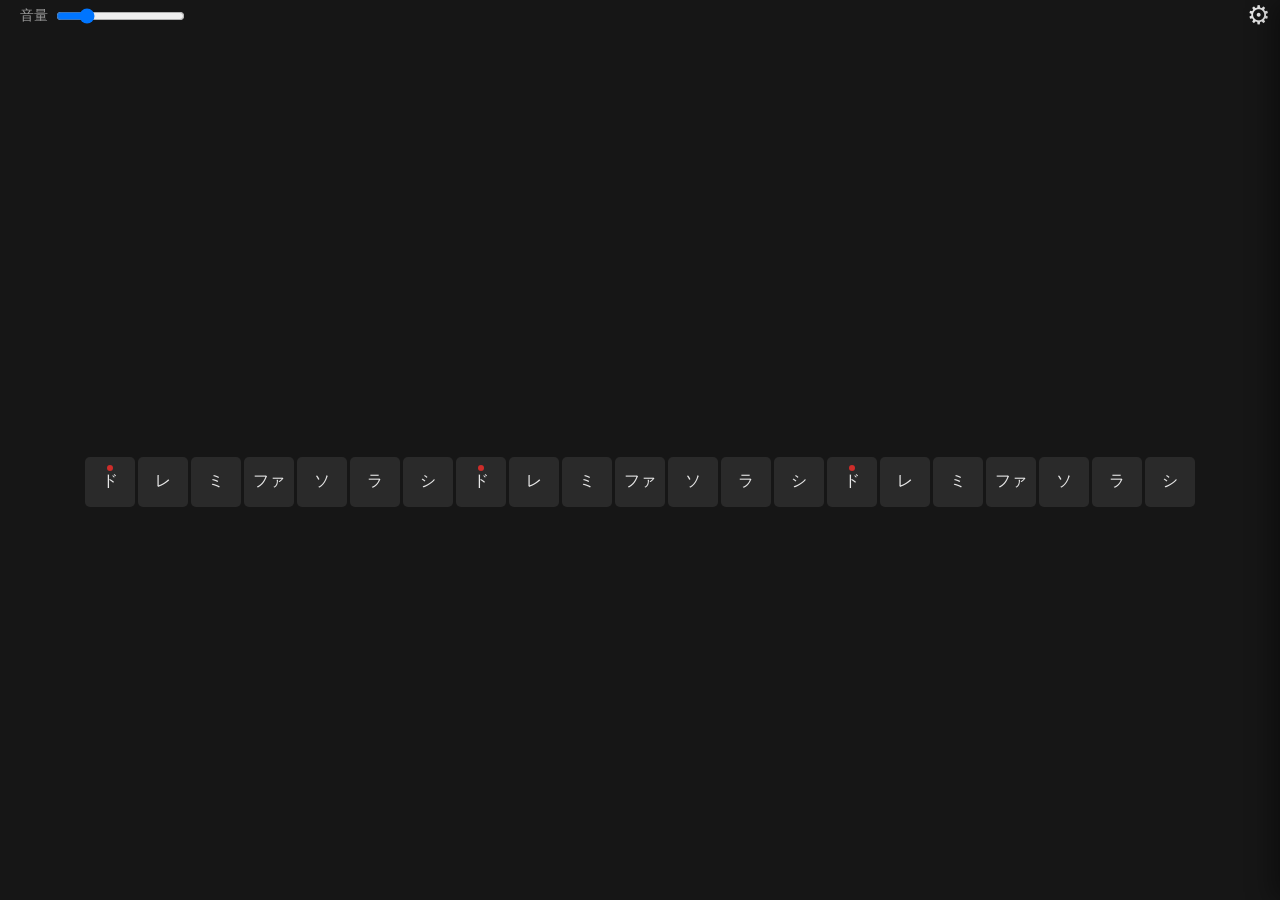
==== index.html @ b2fbb2a0 "フレットボード作成中" ====
<!doctype html>
<html lang="ja">

<head>
	<meta charset="UTF-8" />
	<meta name="viewport" content="width=device-width, initial-scale=1.0" />
	<title>簡易ピアノアプリ</title>
	<link rel="stylesheet" href="style/base.css">
	<link rel="stylesheet" href="style/header.css">
	<link rel="stylesheet" href="style/settingsPanel.css">
	<link rel="stylesheet" href="style/keyBoard.css">
	<script type="module" src="js/main.js"></script>
</head>

<body>
	<header>
		<div class="volume_control">
			<label for="volume">音量</label>
			<input type="range" id="volume" class="volume_slider" min="0" max="100" value="20" />
		</div>
		<button class="settings_button" aria-label="設定">⚙</button>

		<div class="settings_panel">

			<div class="settings_panel_header">
				<button class="settings_panel_close" aria-label="閉じる">>>

				</button>
			</div>

			<div class="settings_section" data-section="tuning">
				<button class="settings_section_header">音律</button>
				<div class="settings_section_body">
					<div class="settings_row">
						<label for="a4-freq">基準周波数(A4)</label>
						<input type="number" id="a4-freq" min="400" max="480" step="0.1" value="440">
					</div>
					<div class="settings_row">
						<label for="temperament">音律方式</label>
						<select id="temperament">
							<option value="equal">平均律</option>
							<option value="just" disabled>純正律(準備中)</option>
						</select>
					</div>
				</div>
			</div>

			<div class="settings_section" data-section="synth">
				<button class="settings_section_header">音色</button>
				<div class="settings_section_body">
					<div class="settings_row">
						<label for="waveform">波形</label>
						<select id="waveform">
							<option value="sine">サイン波</option>
							<option value="square" selected>矩形波</option>
							<option value="sawtooth">のこぎり波</option>
							<option value="triangle">三角波</option>
						</select>
					</div>
				</div>
			</div>

			<div class="settings_section" data-section="notation">
				<button class="settings_section_header">表記</button>
				<div class="settings_section_body">
					<div class="settings_row">
						<label for="notation">音名表記</label>
						<select id="notation">
							<option value="doremi">ドレミ</option>
							<option value="abcd" disabled>ABCD(準備中)</option>
							<option value="iroha" disabled>いろは(準備中)</option>
						</select>
					</div>
				</div>
			</div>

			<div class="settings_section" data-section="keyboard-view">
				<button class="settings_section_header">鍵盤</button>
				<div class="settings_section_body">
					<div class="settings_row">
						<label for="keyboard-layout">レイアウト</label>
						<select id="keyboard-layout">
							<option value="linear">一列</option>
							<option value="fretboard">フレットボード</option>
						</select>
					</div>
				</div>
			</div>
		</div>

	</header>

	<div class="main_object">
		<div class="display_note">
			<h1></h1>
		</div>
		<div class="keyboard"></div>
		<div class="fretboard hidden"></div>
	</div>

</body>

</html>
---- style/base.css ----
@charset "UTF-8";

/* 余白やサイズ計算の初期化 */
*,
*::before,
*::after {
  box-sizing: border-box;
  margin: 0;
  padding: 0;
}

/* リストの点を消す */
ul {
  list-style: none;
}

html, body {
  height: 100%;
  background-color: #161616;
  color: #e8e8e8;
}

body {
  display: flex;
  flex-direction: column;
}
---- style/header.css ----
header {
  display: flex;
  justify-content: space-between;
	align-items: stretch;
}

/* 音量調節バー */
.volume_control {
	display: flex;
	align-items: center;
	gap: 8px;
	padding: 0 20px;
	font-size: 14px;

  color: #999;
}

.volume_slider {
	cursor: pointer;
}
---- style/settingsPanel.css ----
/* 設定ボタンと位置を合わせる */
header {
	position: relative;
}


.settings_button {
	background: none;
	border: none;
	font-size: 26px;
	cursor: pointer;
	padding: 0 10px;
	color: inherit;
	border-radius: 60px;
}

.settings_button:hover {
	background-color: rgba(255, 255, 255, 0.1);
}

/* 設定パネル */
.settings_panel {
	position: fixed;
	top: 0;
	right: 0;
	width: 280px;
	height: 100vh;

	background-color: #202020;
	box-shadow: -8px 0 24px rgba(0,0,0,0.4);

	overflow-y: auto;
	transform: translateX(100%);
	transition: transform 0.25s ease;

	z-index: 10;
}

.settings_panel.open {
	transform: translateX(0);
}

.settings_panel_header {
	display: flex;
	/* justify-content: space-between; */
	align-items: center;
	padding: 6px 12px;
	border-bottom: 1px solid #2f2f2f;
}



.settings_panel_close {
	background: none;
	border: none;
	font-size: 18px;
	color: inherit;
	cursor: pointer;
	padding: 4px 8px;
	border-radius: 60px;
}

.settings_panel_close:hover {
	background-color: #2f2f2f;
}

.settings_section {
	border-bottom: 1px solid #2f2f2f;
}
.settings_section:last-child {
	border-bottom: none;
}

.settings_section_header {
	width: 100%;
	background: none;
	border: none;
	color: inherit;
	font-size: 14px;
	text-align: left;
	padding: 12px 16px;
	cursor: pointer;
}

.settings_section_header:hover {
	background-color: #2a2a2a;
}

.settings_section_body {
	max-height: 0;
	overflow: hidden;
	transition: max-height 0.25s ease;
	padding: 0 16px;
}

.settings_section.open .settings_section_body {
	max-height: 200px;
}

.settings_row {
	display: flex;
	align-items: center;
	justify-content: space-between;
	gap: 8px;
	font-size: 13px;
	color: #ccc;
	padding: 6px 0;
}

.settings_row select,
.settings_row input[type="number"] {
	background-color: #161616;
	color: #e8e8e8;
	border: 1px solid #3a3a3a;
	border-radius: 4px;
	padding: 4px 6px;
	font-size: 13px;
}

.settings_row input[type="number"] {
	width: 60px;
}
---- style/keyBoard.css ----
/* 表示物等 */
.main_object{
	display: flex;
	flex:1;
	flex-direction: column;
	align-items:center;
	justify-content: center;
	gap:60px;
	
	padding-bottom: 12vh;
}

/* 演奏中の音の表示 */
.display_note {
  min-width: 100px;
  width: fit-content;
  height: 80px;
  padding: 0 24px;

  font-size: 28px;
  letter-spacing: 2px;
  color: #f0f0f0;

  display: flex;
  justify-content: center;
  align-items: center;

  user-select: none;
}

/* 鍵盤 */
.keyboard {
  display: flex;
  max-width: 100%;
  gap: 3px;

  overflow-x: auto; /* 追加：入りきらない分は横スクロール */
	overflow-y: hidden;

  /* スクロールバーのスタイル */
  scrollbar-width: thin;                    /* Firefox：細いバーに */
  scrollbar-color: #3a3a3a transparent;     /* Firefox：つまみ色・トラック透明 */
}

.keyboard::-webkit-scrollbar-button,
.keyboard::-webkit-scrollbar-button:single-button,
.keyboard::-webkit-scrollbar-button:horizontal:decrement,
.keyboard::-webkit-scrollbar-button:horizontal:increment {
  display: none !important;
  width: 0;
  height: 0;
}

/* 鍵盤の各キー*/
.key {
  width: 50px;
	height: 50px;
  flex-shrink: 0; /* 追加：縮まないよう固定 */
  background-color: #2a2a2a;
  border-radius: 5px;

  display: flex;
  justify-content: center;
  align-items: center;

  user-select: none;
  cursor: pointer;

	transition: background-color 0.3s ease, transform 0.1s ease;
}

.key.key_root{
	position: relative;
}

.key.key_root::before{
	content: '';
	position: absolute;
	top: 8px;
	left: 50%;
	transform: translateX(-50%);
	width: 6px;
	height: 6px;
	border-radius: 50%;
	background-color: #ce2d2a;
}

.key:hover {
  background-color: #333;
}

.key.active {
  background-color: #c59c3e;
  transform: translateY(2px);
}

.hidden{
	display: none;
}
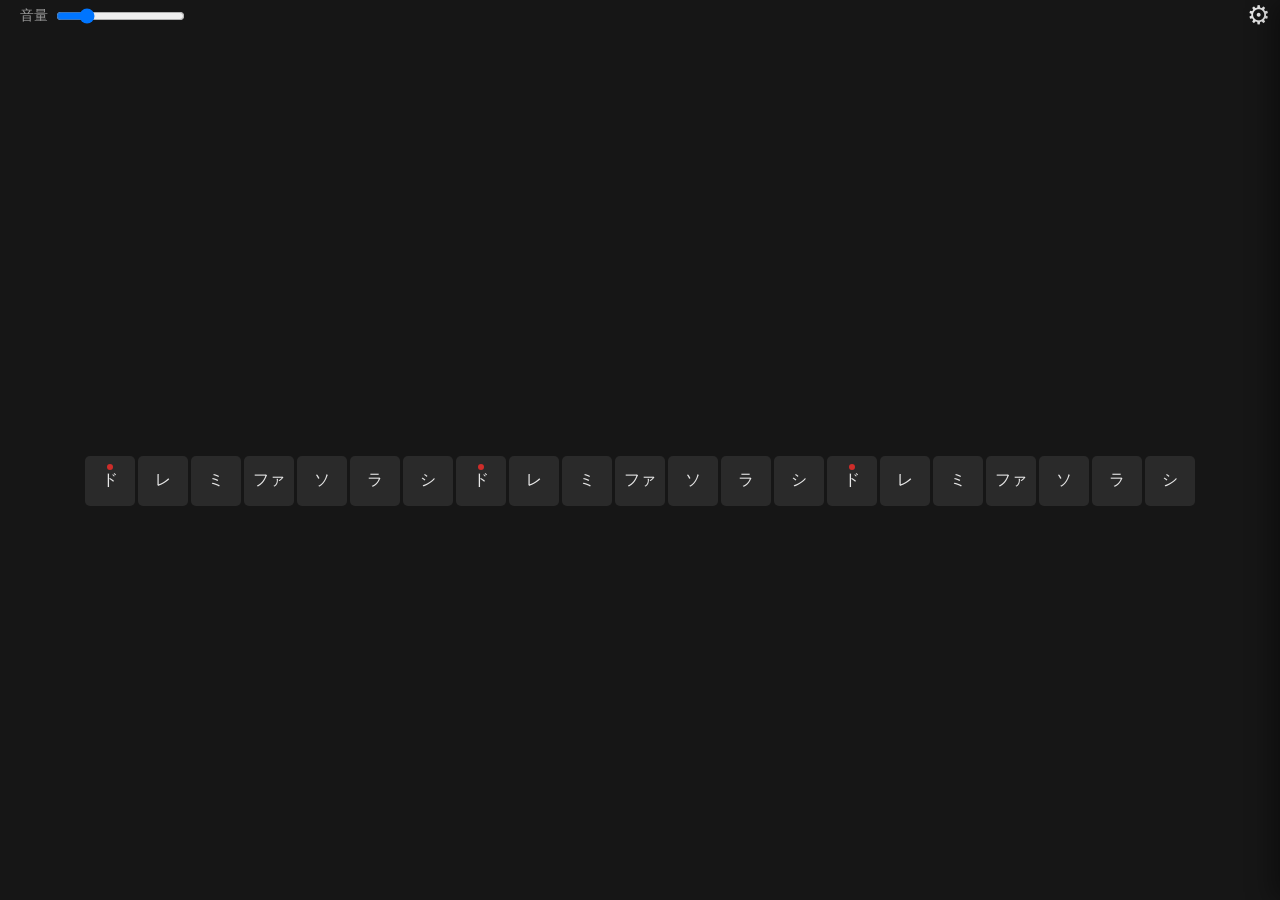
==== commit f9487c82: "音名表記の変更を追加" ====
--- a/index.html
+++ b/index.html
@@ -67,8 +67,9 @@
 						<label for="notation">音名表記</label>
 						<select id="notation">
 							<option value="doremi">ドレミ</option>
-							<option value="abcd" disabled>ABCD(準備中)</option>
-							<option value="iroha" disabled>いろは(準備中)</option>
+							<option value="chromaticSolfege">クロマティック・ソルフェージュ</option>
+							<option value="abcd">ABCD</option>
+							<option value="iroha">いろは</option>
 						</select>
 					</div>
 				</div>
--- a/style/settingsPanel.css
+++ b/style/settingsPanel.css
@@ -107,6 +107,16 @@
 	padding: 6px 0;
 }
 
+.settings_row label {
+	flex-shrink: 0;
+	white-space: nowrap;
+}
+
+.settings_row select {
+	max-width: 160px;
+	min-width: 0;
+}
+
 .settings_row select,
 .settings_row input[type="number"] {
 	background-color: #161616;
--- a/style/keyBoard.css
+++ b/style/keyBoard.css
@@ -29,6 +29,12 @@
 }
 
 /* 鍵盤 */
+.keyboard,
+.fretboard {
+  /* 押下時の translateY(2px) がスクロール領域で見切れないようにする */
+  padding-bottom: 2px;
+}
+
 .keyboard {
   display: flex;
   max-width: 100%;
@@ -51,6 +57,38 @@
   height: 0;
 }
 
+.fretboard {
+  display: flex;
+  flex-direction: column-reverse; /* 上に高い弦、下に低い弦がくるように */
+  gap: 3px;
+  max-width: 100%;
+
+  overflow-x: auto;
+  overflow-y: hidden;
+
+  scrollbar-width: thin;
+  scrollbar-color: #3a3a3a transparent;
+}
+
+.fretboard_row {
+  display: flex;
+  gap: 3px;
+}
+
+/* キーボード風のずらし（キー幅50px + gap 3px = 53px の 1/3 ずつ下段へ右シフト） */
+.fretboard_row:nth-child(4) { /* 最上段 */
+  margin-left: 0;
+}
+.fretboard_row:nth-child(3) { /* 上から2段目 */
+  margin-left: calc((50px + 3px) * 1 / 3);
+}
+.fretboard_row:nth-child(2) { /* 上から3段目 */
+  margin-left: calc((50px + 3px) * 2 / 3);
+}
+.fretboard_row:nth-child(1) { /* 最下段 */
+  margin-left: calc(50px + 3px);
+}
+
 /* 鍵盤の各キー*/
 .key {
   width: 50px;
@@ -62,9 +100,11 @@
   display: flex;
   justify-content: center;
   align-items: center;
+  text-align: center;
 
   user-select: none;
   cursor: pointer;
+
 
 	transition: background-color 0.3s ease, transform 0.1s ease;
 }
@@ -96,4 +136,4 @@
 
 .hidden{
 	display: none;
-}+}
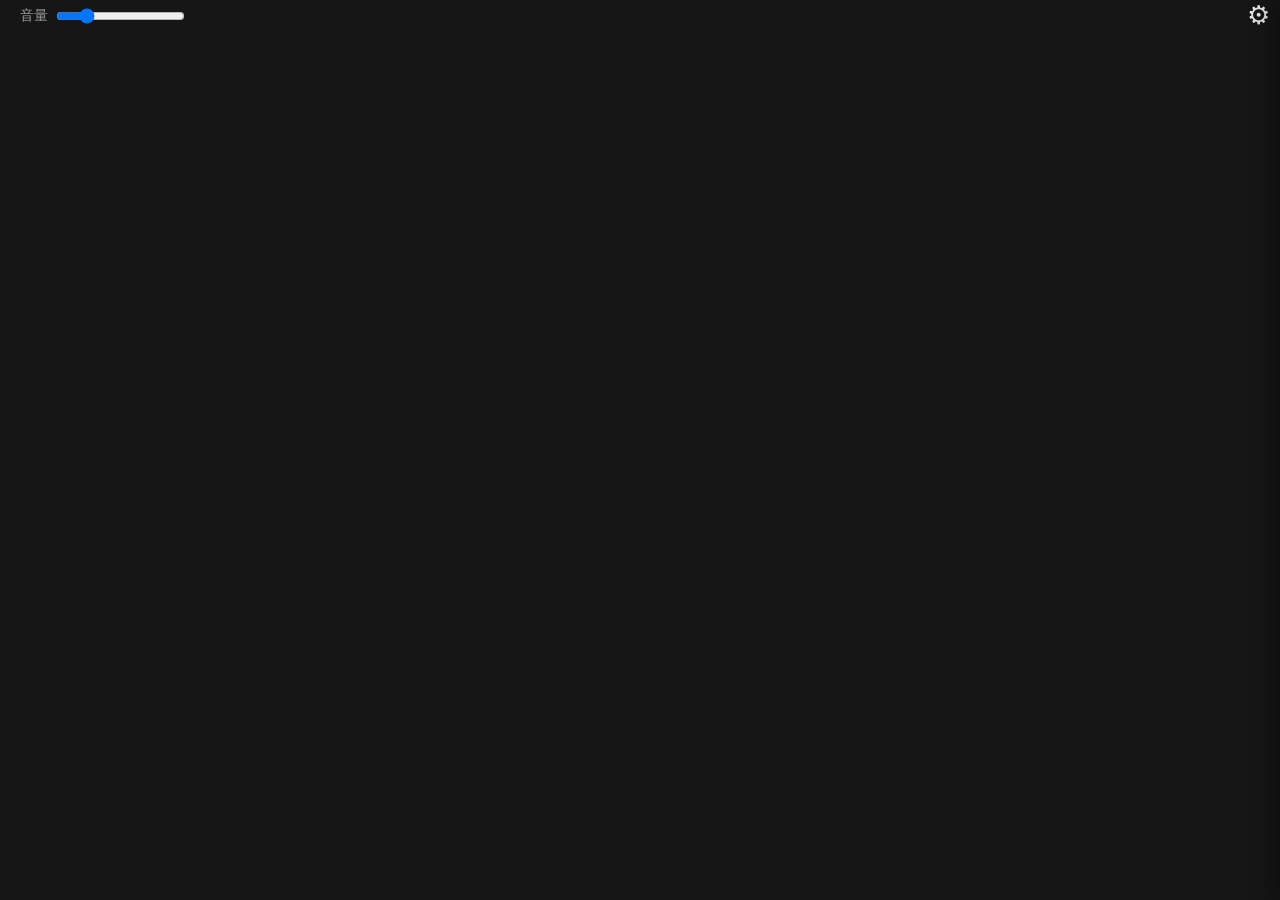
==== commit a47d9c2e: "命名変更" ====
--- a/index.html
+++ b/index.html
@@ -8,34 +8,34 @@
 	<link rel="stylesheet" href="style/base.css">
 	<link rel="stylesheet" href="style/header.css">
 	<link rel="stylesheet" href="style/settingsPanel.css">
-	<link rel="stylesheet" href="style/keyBoard.css">
+	<link rel="stylesheet" href="style/instrument.css">
 	<script type="module" src="js/main.js"></script>
 </head>
 
 <body>
 	<header>
-		<div class="volume_control">
+		<div class="volume-control">
 			<label for="volume">音量</label>
-			<input type="range" id="volume" class="volume_slider" min="0" max="100" value="20" />
+			<input type="range" id="volume" class="volume-slider" min="0" max="100" value="20" />
 		</div>
-		<button class="settings_button" aria-label="設定">⚙</button>
+		<button class="settings-open-button" aria-label="設定">⚙</button>
 
-		<div class="settings_panel">
+		<div class="settings-panel">
 
-			<div class="settings_panel_header">
-				<button class="settings_panel_close" aria-label="閉じる">>>
+			<div class="settings-panel-header">
+				<button class="settings-close-button" aria-label="閉じる">>>
 
 				</button>
 			</div>
 
-			<div class="settings_section" data-section="tuning">
-				<button class="settings_section_header">音律</button>
-				<div class="settings_section_body">
-					<div class="settings_row">
-						<label for="a4-freq">基準周波数(A4)</label>
-						<input type="number" id="a4-freq" min="400" max="480" step="0.1" value="440">
+			<div class="settings-section" data-section="tuning">
+				<button class="settings-section-header">音律</button>
+				<div class="settings-section-body">
+					<div class="settings-row">
+						<label for="a4-frequency">基準周波数(A4)</label>
+						<input type="number" id="a4-frequency" min="400" max="480" step="0.1" value="440">
 					</div>
-					<div class="settings_row">
+					<div class="settings-row">
 						<label for="temperament">音律方式</label>
 						<select id="temperament">
 							<option value="equal">平均律</option>
@@ -45,10 +45,10 @@
 				</div>
 			</div>
 
-			<div class="settings_section" data-section="synth">
-				<button class="settings_section_header">音色</button>
-				<div class="settings_section_body">
-					<div class="settings_row">
+			<div class="settings-section" data-section="synth">
+				<button class="settings-section-header">音色</button>
+				<div class="settings-section-body">
+					<div class="settings-row">
 						<label for="waveform">波形</label>
 						<select id="waveform">
 							<option value="sine">サイン波</option>
@@ -60,10 +60,10 @@
 				</div>
 			</div>
 
-			<div class="settings_section" data-section="notation">
-				<button class="settings_section_header">表記</button>
-				<div class="settings_section_body">
-					<div class="settings_row">
+			<div class="settings-section" data-section="notation">
+				<button class="settings-section-header">表記</button>
+				<div class="settings-section-body">
+					<div class="settings-row">
 						<label for="notation">音名表記</label>
 						<select id="notation">
 							<option value="doremi">ドレミ</option>
@@ -75,10 +75,10 @@
 				</div>
 			</div>
 
-			<div class="settings_section" data-section="keyboard-view">
-				<button class="settings_section_header">鍵盤</button>
-				<div class="settings_section_body">
-					<div class="settings_row">
+			<div class="settings-section" data-section="keyboard-view">
+				<button class="settings-section-header">鍵盤</button>
+				<div class="settings-section-body">
+					<div class="settings-row">
 						<label for="keyboard-layout">レイアウト</label>
 						<select id="keyboard-layout">
 							<option value="linear">一列</option>
@@ -91,12 +91,11 @@
 
 	</header>
 
-	<div class="main_object">
-		<div class="display_note">
-			<h1></h1>
+	<div class="instrument-area">
+		<div class="note-display">
 		</div>
 		<div class="keyboard"></div>
-		<div class="fretboard hidden"></div>
+		<div class="fretboard is-hidden"></div>
 	</div>
 
 </body>
--- a/style/header.css
+++ b/style/header.css
@@ -5,7 +5,7 @@
 }
 
 /* 音量調節バー */
-.volume_control {
+.volume-control {
 	display: flex;
 	align-items: center;
 	gap: 8px;
@@ -15,6 +15,6 @@
   color: #999;
 }
 
-.volume_slider {
+.volume-slider {
 	cursor: pointer;
 }
--- a/style/settingsPanel.css
+++ b/style/settingsPanel.css
@@ -4,7 +4,7 @@
 }
 
 
-.settings_button {
+.settings-open-button {
 	background: none;
 	border: none;
 	font-size: 26px;
@@ -14,12 +14,12 @@
 	border-radius: 60px;
 }
 
-.settings_button:hover {
+.settings-open-button:hover {
 	background-color: rgba(255, 255, 255, 0.1);
 }
 
 /* 設定パネル */
-.settings_panel {
+.settings-panel {
 	position: fixed;
 	top: 0;
 	right: 0;
@@ -36,11 +36,11 @@
 	z-index: 10;
 }
 
-.settings_panel.open {
+.settings-panel.is-open {
 	transform: translateX(0);
 }
 
-.settings_panel_header {
+.settings-panel-header {
 	display: flex;
 	/* justify-content: space-between; */
 	align-items: center;
@@ -50,7 +50,7 @@
 
 
 
-.settings_panel_close {
+.settings-close-button {
 	background: none;
 	border: none;
 	font-size: 18px;
@@ -60,18 +60,18 @@
 	border-radius: 60px;
 }
 
-.settings_panel_close:hover {
+.settings-close-button:hover {
 	background-color: #2f2f2f;
 }
 
-.settings_section {
+.settings-section {
 	border-bottom: 1px solid #2f2f2f;
 }
-.settings_section:last-child {
+.settings-section:last-child {
 	border-bottom: none;
 }
 
-.settings_section_header {
+.settings-section-header {
 	width: 100%;
 	background: none;
 	border: none;
@@ -82,22 +82,22 @@
 	cursor: pointer;
 }
 
-.settings_section_header:hover {
+.settings-section-header:hover {
 	background-color: #2a2a2a;
 }
 
-.settings_section_body {
+.settings-section-body {
 	max-height: 0;
 	overflow: hidden;
 	transition: max-height 0.25s ease;
 	padding: 0 16px;
 }
 
-.settings_section.open .settings_section_body {
+.settings-section.is-open .settings-section-body {
 	max-height: 200px;
 }
 
-.settings_row {
+.settings-row {
 	display: flex;
 	align-items: center;
 	justify-content: space-between;
@@ -107,18 +107,18 @@
 	padding: 6px 0;
 }
 
-.settings_row label {
+.settings-row label {
 	flex-shrink: 0;
 	white-space: nowrap;
 }
 
-.settings_row select {
+.settings-row select {
 	max-width: 160px;
 	min-width: 0;
 }
 
-.settings_row select,
-.settings_row input[type="number"] {
+.settings-row select,
+.settings-row input[type="number"] {
 	background-color: #161616;
 	color: #e8e8e8;
 	border: 1px solid #3a3a3a;
@@ -127,6 +127,6 @@
 	font-size: 13px;
 }
 
-.settings_row input[type="number"] {
+.settings-row input[type="number"] {
 	width: 60px;
 }
--- a/style/instrument.css
+++ b/style/instrument.css
@@ -0,0 +1,166 @@
+/* 表示物等 */
+.instrument-area{
+	display: flex;
+	flex:1;
+	flex-direction: column;
+	align-items:center;
+	justify-content: center;
+	gap:60px;
+	
+	padding-bottom: 12vh;
+}
+
+/* 演奏中の音の表示 */
+.note-display {
+  min-width: 100px;
+  max-width: 100%;
+  height: 80px;
+  padding: 0 24px;
+
+  display: flex;
+  justify-content: center;
+  align-items: center;
+  gap: 12px;
+
+  font-size: 28px;
+  color: #f0f0f0;
+  user-select: none;
+
+  overflow-x: auto;
+}
+
+/* 音ごとの表示 */
+.note-item {
+  display: flex;
+  align-items: center;
+  justify-content: center;
+
+  min-width: 64px;
+  height: 56px;
+  padding: 8px 12px;
+  flex-shrink: 0;
+
+  background-color: #383838;
+  border-radius: 6px;
+  white-space: nowrap;
+}
+
+.note-label {
+  display: inline-flex;
+  align-items: baseline;
+}
+
+.octave-number {
+  color: #999;
+}
+
+/* 鍵盤 */
+.keyboard,
+.fretboard {
+  /* 押下時の translateY(2px) がスクロール領域で見切れないようにする */
+  padding-bottom: 2px;
+}
+
+.keyboard {
+  display: flex;
+  max-width: 100%;
+  gap: 3px;
+
+  overflow-x: auto; /* 追加：入りきらない分は横スクロール */
+	overflow-y: hidden;
+
+  /* スクロールバーのスタイル */
+  scrollbar-width: thin;                    /* Firefox：細いバーに */
+  scrollbar-color: #3a3a3a transparent;     /* Firefox：つまみ色・トラック透明 */
+}
+
+.keyboard::-webkit-scrollbar-button,
+.keyboard::-webkit-scrollbar-button:single-button,
+.keyboard::-webkit-scrollbar-button:horizontal:decrement,
+.keyboard::-webkit-scrollbar-button:horizontal:increment {
+  display: none !important;
+  width: 0;
+  height: 0;
+}
+
+.fretboard {
+  display: flex;
+  flex-direction: column-reverse; /* 上に高い弦、下に低い弦がくるように */
+  gap: 3px;
+  max-width: 100%;
+
+  overflow-x: auto;
+  overflow-y: hidden;
+
+  scrollbar-width: thin;
+  scrollbar-color: #3a3a3a transparent;
+}
+
+.fretboard-row {
+  display: flex;
+  gap: 3px;
+}
+
+/* キーボード風のずらし（キー幅50px + gap 3px = 53px の 1/3 ずつ下段へ右シフト） */
+.fretboard-row:nth-child(4) { /* 最上段 */
+  margin-left: 0;
+}
+.fretboard-row:nth-child(3) { /* 上から2段目 */
+  margin-left: calc((50px + 3px) * 1 / 3);
+}
+.fretboard-row:nth-child(2) { /* 上から3段目 */
+  margin-left: calc((50px + 3px) * 2 / 3);
+}
+.fretboard-row:nth-child(1) { /* 最下段 */
+  margin-left: calc(50px + 3px);
+}
+
+/* 鍵盤の各キー*/
+.key {
+  width: 50px;
+	height: 50px;
+  flex-shrink: 0; /* 追加：縮まないよう固定 */
+  background-color: #2a2a2a;
+  border-radius: 5px;
+
+  display: flex;
+  justify-content: center;
+  align-items: center;
+  text-align: center;
+  white-space: pre-line;
+
+  user-select: none;
+  cursor: pointer;
+
+
+	transition: background-color 0.3s ease, transform 0.1s ease;
+}
+
+.key.is-root{
+	position: relative;
+}
+
+.key.is-root::before{
+	content: '';
+	position: absolute;
+	top: 8px;
+	left: 50%;
+	transform: translateX(-50%);
+	width: 6px;
+	height: 6px;
+	border-radius: 50%;
+	background-color: #ce2d2a;
+}
+
+.key:hover {
+  background-color: #333;
+}
+
+.key.is-pressed {
+  background-color: #c59c3e;
+  transform: translateY(2px);
+}
+
+.is-hidden{
+	display: none;
+}
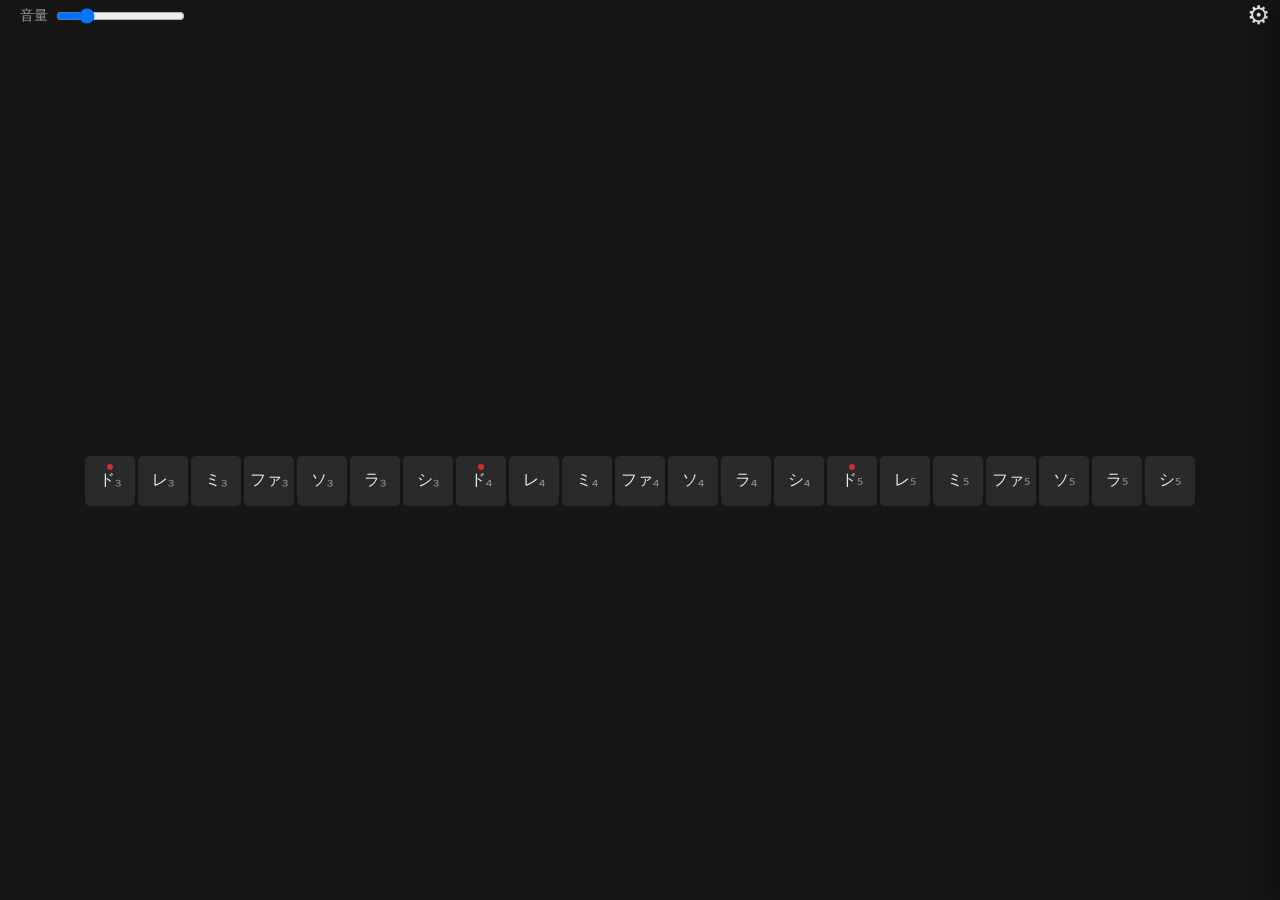
==== commit 7949a877: "フォルダの構造を変更" ====
--- a/index.html
+++ b/index.html
@@ -5,11 +5,17 @@
 	<meta charset="UTF-8" />
 	<meta name="viewport" content="width=device-width, initial-scale=1.0" />
 	<title>簡易ピアノアプリ</title>
-	<link rel="stylesheet" href="style/base.css">
-	<link rel="stylesheet" href="style/header.css">
-	<link rel="stylesheet" href="style/settingsPanel.css">
-	<link rel="stylesheet" href="style/instrument.css">
-	<script type="module" src="js/main.js"></script>
+	<link rel="stylesheet" href="src/ui/base.css">
+	<link rel="stylesheet" href="src/ui/header/header.css">
+	<link rel="stylesheet" href="src/ui/header/volumeController.css">
+	<link rel="stylesheet" href="src/ui/settings/settingsPanel.css">
+	<link rel="stylesheet" href="src/ui/notes/noteDisplay.css">
+	<link rel="stylesheet" href="src/ui/notes/noteLabel.css">
+	<link rel="stylesheet" href="src/ui/instrument/instrumentKey.css">
+	<link rel="stylesheet" href="src/ui/instrument/keyboardView.css">
+	<link rel="stylesheet" href="src/ui/instrument/fretboardView.css">
+	<link rel="stylesheet" href="src/ui/layout.css">
+	<script type="module" src="src/main.js"></script>
 </head>
 
 <body>
--- a/src/ui/base.css
+++ b/src/ui/base.css
@@ -0,0 +1,26 @@
+@charset "UTF-8";
+
+/* 余白やサイズ計算の初期化 */
+*,
+*::before,
+*::after {
+  box-sizing: border-box;
+  margin: 0;
+  padding: 0;
+}
+
+/* リストの点を消す */
+ul {
+  list-style: none;
+}
+
+html, body {
+  height: 100%;
+  background-color: #161616;
+  color: #e8e8e8;
+}
+
+body {
+  display: flex;
+  flex-direction: column;
+}
--- a/src/ui/header/header.css
+++ b/src/ui/header/header.css
@@ -0,0 +1,6 @@
+header {
+	position: relative;
+  display: flex;
+  justify-content: space-between;
+	align-items: stretch;
+}
--- a/src/ui/header/volumeController.css
+++ b/src/ui/header/volumeController.css
@@ -0,0 +1,14 @@
+/* 音量調節バー */
+.volume-control {
+	display: flex;
+	align-items: center;
+	gap: 8px;
+	padding: 0 20px;
+	font-size: 14px;
+
+  color: #999;
+}
+
+.volume-slider {
+	cursor: pointer;
+}
--- a/src/ui/settings/settingsPanel.css
+++ b/src/ui/settings/settingsPanel.css
@@ -0,0 +1,130 @@
+.settings-open-button {
+	background: none;
+	border: none;
+	font-size: 26px;
+	cursor: pointer;
+	padding: 0 10px;
+	color: inherit;
+	border-radius: 60px;
+}
+
+.settings-open-button:hover {
+	background-color: rgba(255, 255, 255, 0.1);
+}
+
+/* 設定パネル */
+.settings-panel {
+	position: fixed;
+	top: 0;
+	right: 0;
+	width: 280px;
+	height: 100vh;
+
+	background-color: #202020;
+	box-shadow: -8px 0 24px rgba(0,0,0,0.4);
+
+	overflow-y: auto;
+	transform: translateX(100%);
+	transition: transform 0.25s ease;
+
+	z-index: 10;
+}
+
+.settings-panel.is-open {
+	transform: translateX(0);
+}
+
+.settings-panel-header {
+	display: flex;
+	/* justify-content: space-between; */
+	align-items: center;
+	padding: 6px 12px;
+	border-bottom: 1px solid #2f2f2f;
+}
+
+
+
+.settings-close-button {
+	background: none;
+	border: none;
+	font-size: 18px;
+	color: inherit;
+	cursor: pointer;
+	padding: 4px 8px;
+	border-radius: 60px;
+}
+
+.settings-close-button:hover {
+	background-color: #2f2f2f;
+}
+
+.settings-section {
+	border-bottom: 1px solid #2f2f2f;
+}
+.settings-section:last-child {
+	border-bottom: none;
+}
+
+.settings-section-header {
+	width: 100%;
+	background: none;
+	border: none;
+	color: inherit;
+	font-size: 14px;
+	text-align: left;
+	padding: 12px 16px;
+	cursor: pointer;
+}
+
+.settings-section-header:hover {
+	background-color: #2a2a2a;
+}
+
+.settings-section-body {
+	max-height: 0;
+	overflow: hidden;
+	transition: max-height 0.25s ease;
+	padding: 0 16px;
+}
+
+.settings-section.is-open .settings-section-body {
+	max-height: 200px;
+}
+
+.settings-panel.is-resetting .settings-section-body {
+	transition: none;
+}
+
+.settings-row {
+	display: flex;
+	align-items: center;
+	justify-content: space-between;
+	gap: 8px;
+	font-size: 13px;
+	color: #ccc;
+	padding: 6px 0;
+}
+
+.settings-row label {
+	flex-shrink: 0;
+	white-space: nowrap;
+}
+
+.settings-row select {
+	max-width: 160px;
+	min-width: 0;
+}
+
+.settings-row select,
+.settings-row input[type="number"] {
+	background-color: #161616;
+	color: #e8e8e8;
+	border: 1px solid #3a3a3a;
+	border-radius: 4px;
+	padding: 4px 6px;
+	font-size: 13px;
+}
+
+.settings-row input[type="number"] {
+	width: 60px;
+}
--- a/src/ui/notes/noteDisplay.css
+++ b/src/ui/notes/noteDisplay.css
@@ -0,0 +1,34 @@
+/* 演奏中の音の表示 */
+.note-display {
+  min-width: 100px;
+  max-width: 100%;
+  height: 80px;
+  padding: 0 24px;
+
+  display: flex;
+  justify-content: center;
+  align-items: center;
+  gap: 12px;
+
+  font-size: 28px;
+  color: #f0f0f0;
+  user-select: none;
+
+  overflow-x: auto;
+}
+
+/* 音ごとの表示 */
+.note-item {
+  display: flex;
+  align-items: center;
+  justify-content: center;
+
+  min-width: 64px;
+  height: 56px;
+  padding: 8px 12px;
+  flex-shrink: 0;
+
+  background-color: #383838;
+  border-radius: 6px;
+  white-space: nowrap;
+}
--- a/src/ui/notes/noteLabel.css
+++ b/src/ui/notes/noteLabel.css
@@ -0,0 +1,8 @@
+.note-label {
+  display: inline-flex;
+  align-items: baseline;
+}
+
+.octave-number {
+  color: #999;
+}
--- a/src/ui/instrument/instrumentKey.css
+++ b/src/ui/instrument/instrumentKey.css
@@ -0,0 +1,52 @@
+/* 鍵盤 */
+.keyboard,
+.fretboard {
+  /* 押下時の translateY(2px) がスクロール領域で見切れないようにする */
+  padding-bottom: 2px;
+}
+
+/* 鍵盤の各キー*/
+.key {
+  width: 50px;
+	height: 50px;
+  flex-shrink: 0; /* 追加：縮まないよう固定 */
+  background-color: #2a2a2a;
+  border-radius: 5px;
+
+  display: flex;
+  justify-content: center;
+  align-items: center;
+  text-align: center;
+  white-space: pre-line;
+
+  user-select: none;
+  cursor: pointer;
+
+
+	transition: background-color 0.3s ease, transform 0.1s ease;
+}
+
+.key.is-root{
+	position: relative;
+}
+
+.key.is-root::before{
+	content: '';
+	position: absolute;
+	top: 8px;
+	left: 50%;
+	transform: translateX(-50%);
+	width: 6px;
+	height: 6px;
+	border-radius: 50%;
+	background-color: #ce2d2a;
+}
+
+.key:hover {
+  background-color: #333;
+}
+
+.key.is-pressed {
+  background-color: #c59c3e;
+  transform: translateY(2px);
+}
--- a/src/ui/instrument/keyboardView.css
+++ b/src/ui/instrument/keyboardView.css
@@ -0,0 +1,21 @@
+.keyboard {
+  display: flex;
+  max-width: 100%;
+  gap: 3px;
+
+  overflow-x: auto; /* 追加：入りきらない分は横スクロール */
+	overflow-y: hidden;
+
+  /* スクロールバーのスタイル */
+  scrollbar-width: thin;                    /* Firefox：細いバーに */
+  scrollbar-color: #3a3a3a transparent;     /* Firefox：つまみ色・トラック透明 */
+}
+
+.keyboard::-webkit-scrollbar-button,
+.keyboard::-webkit-scrollbar-button:single-button,
+.keyboard::-webkit-scrollbar-button:horizontal:decrement,
+.keyboard::-webkit-scrollbar-button:horizontal:increment {
+  display: none !important;
+  width: 0;
+  height: 0;
+}
--- a/src/ui/instrument/fretboardView.css
+++ b/src/ui/instrument/fretboardView.css
@@ -0,0 +1,31 @@
+.fretboard {
+  display: flex;
+  flex-direction: column-reverse; /* 上に高い弦、下に低い弦がくるように */
+  gap: 3px;
+  max-width: 100%;
+
+  overflow-x: auto;
+  overflow-y: hidden;
+
+  scrollbar-width: thin;
+  scrollbar-color: #3a3a3a transparent;
+}
+
+.fretboard-row {
+  display: flex;
+  gap: 3px;
+}
+
+/* キーボード風のずらし（キー幅50px + gap 3px = 53px の 1/3 ずつ下段へ右シフト） */
+.fretboard-row:nth-child(4) { /* 最上段 */
+  margin-left: 0;
+}
+.fretboard-row:nth-child(3) { /* 上から2段目 */
+  margin-left: calc((50px + 3px) * 1 / 3);
+}
+.fretboard-row:nth-child(2) { /* 上から3段目 */
+  margin-left: calc((50px + 3px) * 2 / 3);
+}
+.fretboard-row:nth-child(1) { /* 最下段 */
+  margin-left: calc(50px + 3px);
+}
--- a/src/ui/layout.css
+++ b/src/ui/layout.css
@@ -0,0 +1,15 @@
+/* 表示物等 */
+.instrument-area{
+	display: flex;
+	flex:1;
+	flex-direction: column;
+	align-items:center;
+	justify-content: center;
+	gap:60px;
+	
+	padding-bottom: 12vh;
+}
+
+.is-hidden{
+	display: none;
+}
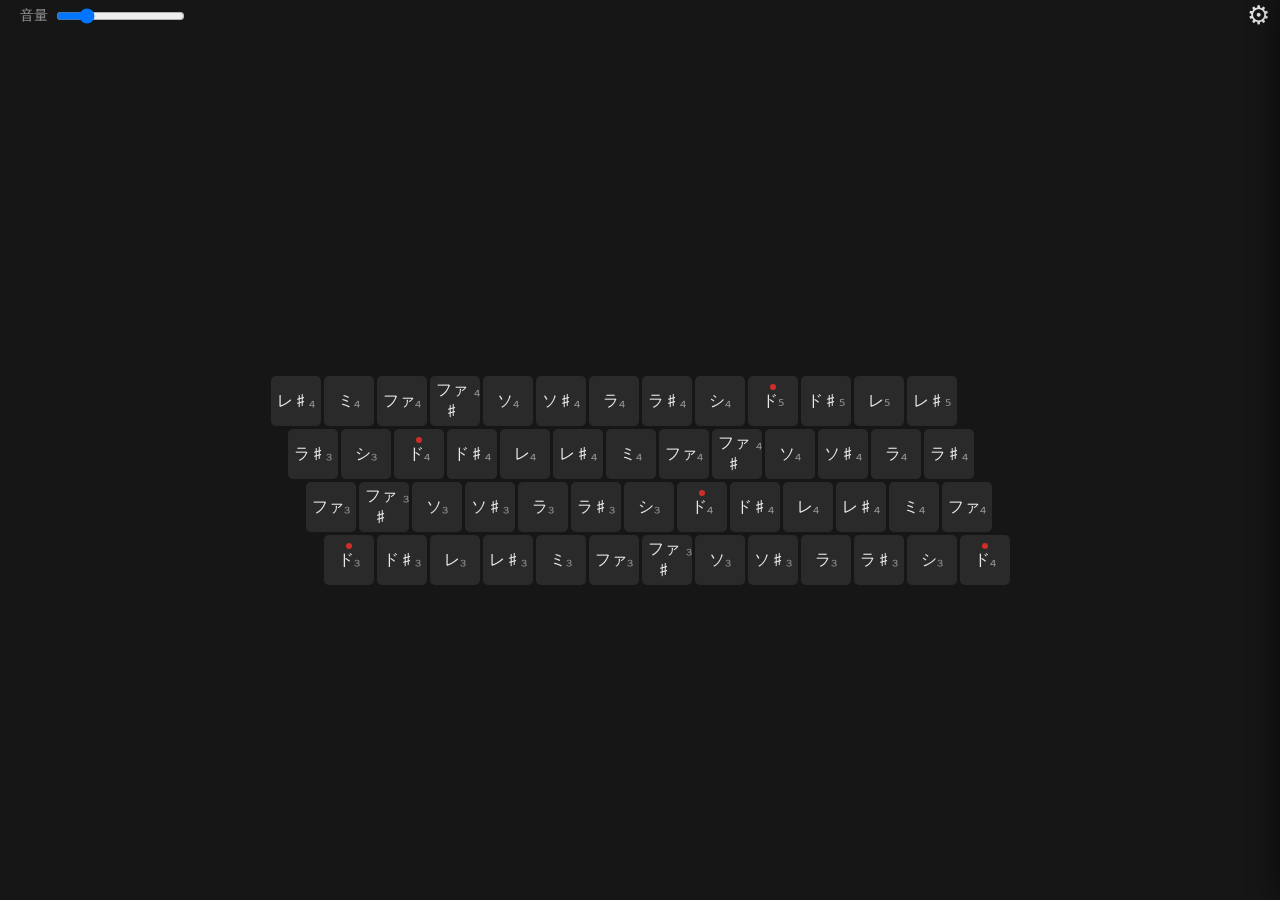
==== commit 6662e0d0: "初期キーボード変更" ====
--- a/index.html
+++ b/index.html
@@ -5,16 +5,17 @@
 	<meta charset="UTF-8" />
 	<meta name="viewport" content="width=device-width, initial-scale=1.0" />
 	<title>簡易ピアノアプリ</title>
-	<link rel="stylesheet" href="src/ui/base.css">
+	<link rel="stylesheet" href="style/base.css">
 	<link rel="stylesheet" href="src/ui/header/header.css">
 	<link rel="stylesheet" href="src/ui/header/volumeController.css">
 	<link rel="stylesheet" href="src/ui/settings/settingsPanel.css">
 	<link rel="stylesheet" href="src/ui/notes/noteDisplay.css">
 	<link rel="stylesheet" href="src/ui/notes/noteLabel.css">
+	<link rel="stylesheet" href="src/ui/instrument/instrument.css">
 	<link rel="stylesheet" href="src/ui/instrument/instrumentKey.css">
 	<link rel="stylesheet" href="src/ui/instrument/keyboardView.css">
 	<link rel="stylesheet" href="src/ui/instrument/fretboardView.css">
-	<link rel="stylesheet" href="src/ui/layout.css">
+	<link rel="stylesheet" href="style/layout.css">
 	<script type="module" src="src/main.js"></script>
 </head>
 
@@ -88,7 +89,7 @@
 						<label for="keyboard-layout">レイアウト</label>
 						<select id="keyboard-layout">
 							<option value="linear">一列</option>
-							<option value="fretboard">フレットボード</option>
+							<option value="fretboard" selected>フレットボード</option>
 						</select>
 					</div>
 				</div>
@@ -100,10 +101,10 @@
 	<div class="instrument-area">
 		<div class="note-display">
 		</div>
-		<div class="keyboard"></div>
-		<div class="fretboard is-hidden"></div>
+		<div class="keyboard is-hidden"></div>
+		<div class="fretboard"></div>
 	</div>
 
 </body>
 
-</html>+</html>
--- a/style/base.css
+++ b/style/base.css
@@ -0,0 +1,26 @@
+@charset "UTF-8";
+
+/* 余白やサイズ計算の初期化 */
+*,
+*::before,
+*::after {
+	box-sizing: border-box;
+	margin: 0;
+	padding: 0;
+}
+
+/* リストの点を消す */
+ul {
+	list-style: none;
+}
+
+html, body {
+	height: 100%;
+	background-color: #161616;
+	color: #e8e8e8;
+}
+
+body {
+	display: flex;
+	flex-direction: column;
+}
--- a/src/ui/header/header.css
+++ b/src/ui/header/header.css
@@ -1,6 +1,6 @@
 header {
 	position: relative;
-  display: flex;
-  justify-content: space-between;
+	display: flex;
+	justify-content: space-between;
 	align-items: stretch;
 }
--- a/src/ui/header/volumeController.css
+++ b/src/ui/header/volumeController.css
@@ -6,7 +6,7 @@
 	padding: 0 20px;
 	font-size: 14px;
 
-  color: #999;
+	color: #999;
 }
 
 .volume-slider {
--- a/src/ui/settings/settingsPanel.css
+++ b/src/ui/settings/settingsPanel.css
@@ -36,13 +36,11 @@
 
 .settings-panel-header {
 	display: flex;
-	/* justify-content: space-between; */
+
 	align-items: center;
 	padding: 6px 12px;
 	border-bottom: 1px solid #2f2f2f;
 }
-
-
 
 .settings-close-button {
 	background: none;
@@ -61,6 +59,7 @@
 .settings-section {
 	border-bottom: 1px solid #2f2f2f;
 }
+
 .settings-section:last-child {
 	border-bottom: none;
 }
--- a/src/ui/notes/noteDisplay.css
+++ b/src/ui/notes/noteDisplay.css
@@ -1,34 +1,34 @@
 /* 演奏中の音の表示 */
 .note-display {
-  min-width: 100px;
-  max-width: 100%;
-  height: 80px;
-  padding: 0 24px;
+	min-width: 100px;
+	max-width: 100%;
+	height: 80px;
+	padding: 0 24px;
 
-  display: flex;
-  justify-content: center;
-  align-items: center;
-  gap: 12px;
+	display: flex;
+	justify-content: center;
+	align-items: center;
+	gap: 12px;
 
-  font-size: 28px;
-  color: #f0f0f0;
-  user-select: none;
+	font-size: 28px;
+	color: #f0f0f0;
+	user-select: none;
 
-  overflow-x: auto;
+	overflow-x: auto;
 }
 
 /* 音ごとの表示 */
 .note-item {
-  display: flex;
-  align-items: center;
-  justify-content: center;
+	display: flex;
+	align-items: center;
+	justify-content: center;
 
-  min-width: 64px;
-  height: 56px;
-  padding: 8px 12px;
-  flex-shrink: 0;
+	min-width: 64px;
+	height: 56px;
+	padding: 8px 12px;
+	flex-shrink: 0;
 
-  background-color: #383838;
-  border-radius: 6px;
-  white-space: nowrap;
+	background-color: #383838;
+	border-radius: 6px;
+	white-space: nowrap;
 }
--- a/src/ui/notes/noteLabel.css
+++ b/src/ui/notes/noteLabel.css
@@ -1,8 +1,8 @@
 .note-label {
-  display: inline-flex;
-  align-items: baseline;
+	display: inline-flex;
+	align-items: baseline;
 }
 
 .octave-number {
-  color: #999;
+	color: #999;
 }
--- a/src/ui/instrument/instrument.css
+++ b/src/ui/instrument/instrument.css
@@ -0,0 +1,14 @@
+/* 鍵盤 */
+.keyboard,
+.fretboard {
+	display: flex;
+	max-width: 100%;
+	gap: 3px;
+	overflow-x: auto;
+	overflow-y: hidden;
+	scrollbar-width: thin;
+	scrollbar-color: #3a3a3a transparent;
+
+	/* 押下時の translateY(2px) がスクロール領域で見切れないようにする */
+	padding-bottom: 2px;
+}
--- a/src/ui/instrument/instrumentKey.css
+++ b/src/ui/instrument/instrumentKey.css
@@ -1,36 +1,28 @@
-/* 鍵盤 */
-.keyboard,
-.fretboard {
-  /* 押下時の translateY(2px) がスクロール領域で見切れないようにする */
-  padding-bottom: 2px;
-}
-
 /* 鍵盤の各キー*/
 .key {
-  width: 50px;
+	width: 50px;
 	height: 50px;
-  flex-shrink: 0; /* 追加：縮まないよう固定 */
-  background-color: #2a2a2a;
-  border-radius: 5px;
+	flex-shrink: 0;
+	background-color: #2a2a2a;
+	border-radius: 5px;
 
-  display: flex;
-  justify-content: center;
-  align-items: center;
-  text-align: center;
-  white-space: pre-line;
+	display: flex;
+	justify-content: center;
+	align-items: center;
+	text-align: center;
+	white-space: pre-line;
 
-  user-select: none;
-  cursor: pointer;
-
+	user-select: none;
+	cursor: pointer;
 
 	transition: background-color 0.3s ease, transform 0.1s ease;
 }
 
-.key.is-root{
+.key.is-root {
 	position: relative;
 }
 
-.key.is-root::before{
+.key.is-root::before {
 	content: '';
 	position: absolute;
 	top: 8px;
@@ -43,10 +35,10 @@
 }
 
 .key:hover {
-  background-color: #333;
+	background-color: #333;
 }
 
 .key.is-pressed {
-  background-color: #c59c3e;
-  transform: translateY(2px);
+	background-color: #c59c3e;
+	transform: translateY(2px);
 }
--- a/src/ui/instrument/keyboardView.css
+++ b/src/ui/instrument/keyboardView.css
@@ -1,21 +1,8 @@
-.keyboard {
-  display: flex;
-  max-width: 100%;
-  gap: 3px;
-
-  overflow-x: auto; /* 追加：入りきらない分は横スクロール */
-	overflow-y: hidden;
-
-  /* スクロールバーのスタイル */
-  scrollbar-width: thin;                    /* Firefox：細いバーに */
-  scrollbar-color: #3a3a3a transparent;     /* Firefox：つまみ色・トラック透明 */
-}
-
 .keyboard::-webkit-scrollbar-button,
 .keyboard::-webkit-scrollbar-button:single-button,
 .keyboard::-webkit-scrollbar-button:horizontal:decrement,
 .keyboard::-webkit-scrollbar-button:horizontal:increment {
-  display: none !important;
-  width: 0;
-  height: 0;
+	display: none !important;
+	width: 0;
+	height: 0;
 }
--- a/src/ui/instrument/fretboardView.css
+++ b/src/ui/instrument/fretboardView.css
@@ -1,31 +1,29 @@
 .fretboard {
-  display: flex;
-  flex-direction: column-reverse; /* 上に高い弦、下に低い弦がくるように */
-  gap: 3px;
-  max-width: 100%;
-
-  overflow-x: auto;
-  overflow-y: hidden;
-
-  scrollbar-width: thin;
-  scrollbar-color: #3a3a3a transparent;
+	flex-direction: column-reverse;
 }
 
 .fretboard-row {
-  display: flex;
-  gap: 3px;
+	display: flex;
+	gap: 3px;
 }
 
 /* キーボード風のずらし（キー幅50px + gap 3px = 53px の 1/3 ずつ下段へ右シフト） */
-.fretboard-row:nth-child(4) { /* 最上段 */
-  margin-left: 0;
+.fretboard-row:nth-child(4) {
+	/* 最上段 */
+	margin-left: 0;
 }
-.fretboard-row:nth-child(3) { /* 上から2段目 */
-  margin-left: calc((50px + 3px) * 1 / 3);
+
+.fretboard-row:nth-child(3) {
+	/* 上から2段目 */
+	margin-left: calc((50px + 3px) * 1 / 3);
 }
-.fretboard-row:nth-child(2) { /* 上から3段目 */
-  margin-left: calc((50px + 3px) * 2 / 3);
+
+.fretboard-row:nth-child(2) {
+	/* 上から3段目 */
+	margin-left: calc((50px + 3px) * 2 / 3);
 }
-.fretboard-row:nth-child(1) { /* 最下段 */
-  margin-left: calc(50px + 3px);
+
+.fretboard-row:nth-child(1) {
+	/* 最下段 */
+	margin-left: calc(50px + 3px);
 }
--- a/style/layout.css
+++ b/style/layout.css
@@ -0,0 +1,15 @@
+/* 表示物等 */
+.instrument-area {
+	display: flex;
+	flex: 1;
+	flex-direction: column;
+	align-items: center;
+	justify-content: center;
+	gap: 60px;
+
+	padding-bottom: 12vh;
+}
+
+.is-hidden {
+	display: none;
+}
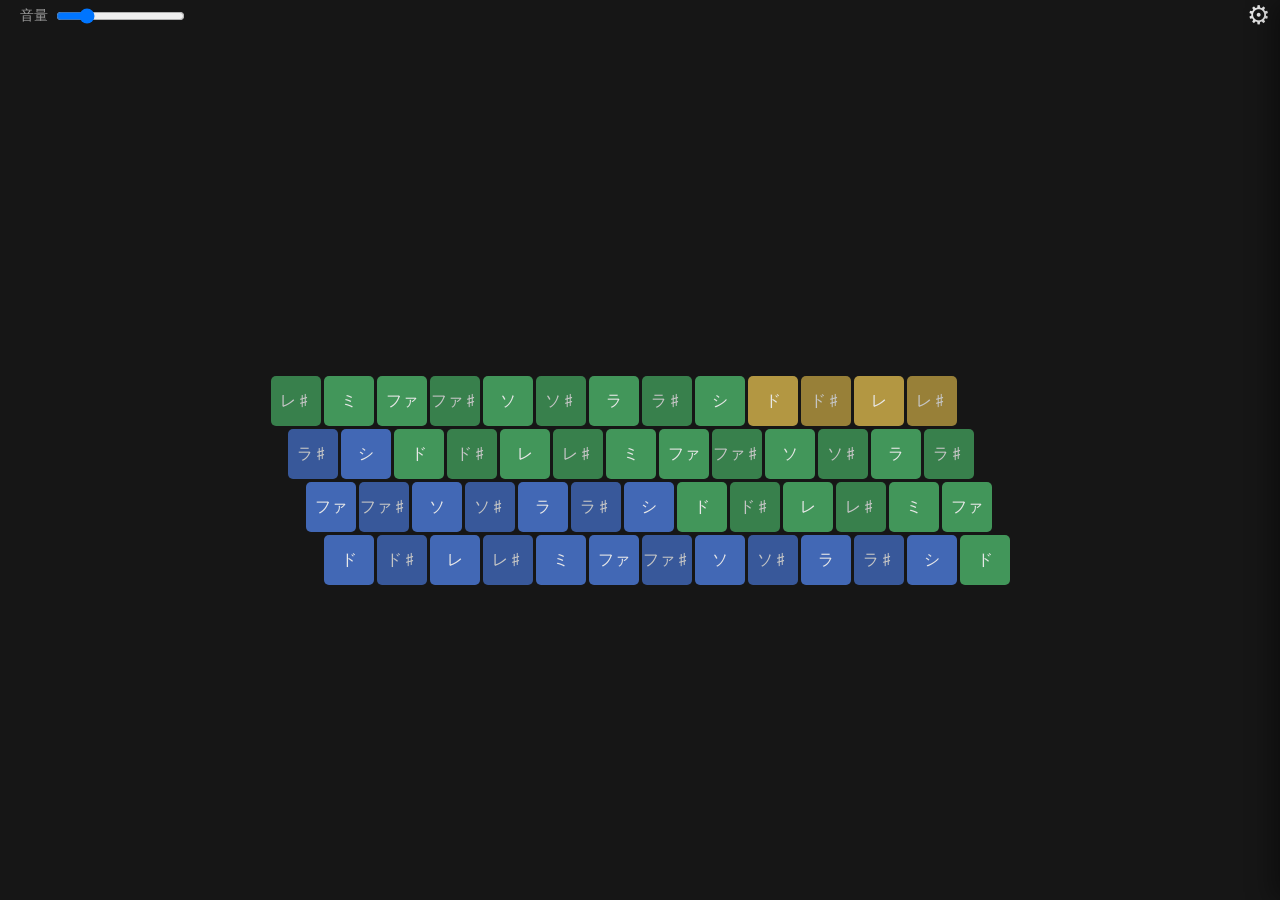
==== commit c0132a35: "ピッチ仮実装" ====
--- a/index.html
+++ b/index.html
@@ -1,110 +1,136 @@
 <!doctype html>
 <html lang="ja">
+  <head>
+    <meta charset="UTF-8" />
+    <meta name="viewport" content="width=device-width, initial-scale=1.0" />
+    <title>簡易ピアノアプリ</title>
+    <link rel="stylesheet" href="style/base.css" />
+    <link rel="stylesheet" href="src/ui/header/header.css" />
+    <link rel="stylesheet" href="src/ui/header/volumeController.css" />
+    <link rel="stylesheet" href="src/ui/settings/settingsPanel.css" />
+    <link rel="stylesheet" href="src/ui/display/noteDisplay.css" />
+    <link rel="stylesheet" href="src/ui/notes/noteLabel.css" />
+    <link rel="stylesheet" href="src/ui/instrument/instrument.css" />
+    <link rel="stylesheet" href="src/ui/instrument/instrumentKey.css" />
+    <link rel="stylesheet" href="src/ui/instrument/keyboardView.css" />
+    <link rel="stylesheet" href="src/ui/instrument/fretboardView.css" />
+    <link rel="stylesheet" href="style/layout.css" />
+    <script type="module" src="src/main.js"></script>
+  </head>
 
-<head>
-	<meta charset="UTF-8" />
-	<meta name="viewport" content="width=device-width, initial-scale=1.0" />
-	<title>簡易ピアノアプリ</title>
-	<link rel="stylesheet" href="style/base.css">
-	<link rel="stylesheet" href="src/ui/header/header.css">
-	<link rel="stylesheet" href="src/ui/header/volumeController.css">
-	<link rel="stylesheet" href="src/ui/settings/settingsPanel.css">
-	<link rel="stylesheet" href="src/ui/notes/noteDisplay.css">
-	<link rel="stylesheet" href="src/ui/notes/noteLabel.css">
-	<link rel="stylesheet" href="src/ui/instrument/instrument.css">
-	<link rel="stylesheet" href="src/ui/instrument/instrumentKey.css">
-	<link rel="stylesheet" href="src/ui/instrument/keyboardView.css">
-	<link rel="stylesheet" href="src/ui/instrument/fretboardView.css">
-	<link rel="stylesheet" href="style/layout.css">
-	<script type="module" src="src/main.js"></script>
-</head>
+  <body>
+    <header>
+      <div class="volume-control">
+        <label for="volume">音量</label>
+        <input
+          type="range"
+          id="volume"
+          class="volume-slider"
+          min="0"
+          max="100"
+          value="20"
+        />
+      </div>
+      <button class="settings-open-button" aria-label="設定">⚙</button>
 
-<body>
-	<header>
-		<div class="volume-control">
-			<label for="volume">音量</label>
-			<input type="range" id="volume" class="volume-slider" min="0" max="100" value="20" />
-		</div>
-		<button class="settings-open-button" aria-label="設定">⚙</button>
+      <div class="settings-panel">
+        <div class="settings-panel-header">
+          <button class="settings-close-button" aria-label="閉じる">>></button>
+        </div>
 
-		<div class="settings-panel">
+        <div class="settings-section" data-section="tuning">
+          <button class="settings-section-header">音律</button>
+          <div class="settings-section-body">
+            <div class="settings-row">
+              <label for="a4-frequency">基準周波数(A4)</label>
+              <input
+                type="number"
+                id="a4-frequency"
+                min="400"
+                max="480"
+                step="0.1"
+                value="440"
+              />
+            </div>
+            <div class="settings-row">
+              <label for="temperament">音律方式</label>
+              <select id="temperament">
+                <option value="equal">平均律</option>
+                <option value="just" disabled>純正律(準備中)</option>
+              </select>
+            </div>
+            <div class="settings-row">
+              <label for="transpose">移調（半音）</label>
+              <select id="transpose">
+                <option value="-6">−6</option>
+                <option value="-5">−5</option>
+                <option value="-4">−4</option>
+                <option value="-3">−3</option>
+                <option value="-2">−2</option>
+                <option value="-1">−1</option>
+                <option value="0" selected>0</option>
+                <option value="1">+1</option>
+                <option value="2">+2</option>
+                <option value="3">+3</option>
+                <option value="4">+4</option>
+                <option value="5">+5</option>
+                <option value="6">+6</option>
+              </select>
+            </div>
+          </div>
+        </div>
 
-			<div class="settings-panel-header">
-				<button class="settings-close-button" aria-label="閉じる">>>
+        <div class="settings-section" data-section="synth">
+          <button class="settings-section-header">音色</button>
+          <div class="settings-section-body">
+            <div class="settings-row">
+              <label for="waveform">波形</label>
+              <select id="waveform">
+                <option value="sine">サイン波</option>
+                <option value="square" selected>矩形波</option>
+                <option value="sawtooth">のこぎり波</option>
+                <option value="triangle">三角波</option>
+              </select>
+            </div>
+          </div>
+        </div>
 
-				</button>
-			</div>
+        <div class="settings-section" data-section="notation">
+          <button class="settings-section-header">表記</button>
+          <div class="settings-section-body">
+            <div class="settings-row">
+              <label for="notation">音名表記</label>
+              <select id="notation">
+                <option value="doremi">ドレミ</option>
+                <option value="chromaticSolfege">
+                  クロマティック・ソルフェージュ
+                </option>
+                <option value="abcd">ABCD</option>
+                <option value="iroha">いろは</option>
+              </select>
+            </div>
+          </div>
+        </div>
 
-			<div class="settings-section" data-section="tuning">
-				<button class="settings-section-header">音律</button>
-				<div class="settings-section-body">
-					<div class="settings-row">
-						<label for="a4-frequency">基準周波数(A4)</label>
-						<input type="number" id="a4-frequency" min="400" max="480" step="0.1" value="440">
-					</div>
-					<div class="settings-row">
-						<label for="temperament">音律方式</label>
-						<select id="temperament">
-							<option value="equal">平均律</option>
-							<option value="just" disabled>純正律(準備中)</option>
-						</select>
-					</div>
-				</div>
-			</div>
+        <div class="settings-section" data-section="keyboard-view">
+          <button class="settings-section-header">鍵盤</button>
+          <div class="settings-section-body">
+            <div class="settings-row">
+              <label for="keyboard-layout">レイアウト</label>
+              <select id="keyboard-layout">
+                <option value="linear">一列</option>
+                <option value="fretboard" selected>フレットボード</option>
+              </select>
+            </div>
+          </div>
+        </div>
+      </div>
+    </header>
 
-			<div class="settings-section" data-section="synth">
-				<button class="settings-section-header">音色</button>
-				<div class="settings-section-body">
-					<div class="settings-row">
-						<label for="waveform">波形</label>
-						<select id="waveform">
-							<option value="sine">サイン波</option>
-							<option value="square" selected>矩形波</option>
-							<option value="sawtooth">のこぎり波</option>
-							<option value="triangle">三角波</option>
-						</select>
-					</div>
-				</div>
-			</div>
-
-			<div class="settings-section" data-section="notation">
-				<button class="settings-section-header">表記</button>
-				<div class="settings-section-body">
-					<div class="settings-row">
-						<label for="notation">音名表記</label>
-						<select id="notation">
-							<option value="doremi">ドレミ</option>
-							<option value="chromaticSolfege">クロマティック・ソルフェージュ</option>
-							<option value="abcd">ABCD</option>
-							<option value="iroha">いろは</option>
-						</select>
-					</div>
-				</div>
-			</div>
-
-			<div class="settings-section" data-section="keyboard-view">
-				<button class="settings-section-header">鍵盤</button>
-				<div class="settings-section-body">
-					<div class="settings-row">
-						<label for="keyboard-layout">レイアウト</label>
-						<select id="keyboard-layout">
-							<option value="linear">一列</option>
-							<option value="fretboard" selected>フレットボード</option>
-						</select>
-					</div>
-				</div>
-			</div>
-		</div>
-
-	</header>
-
-	<div class="instrument-area">
-		<div class="note-display">
-		</div>
-		<div class="keyboard is-hidden"></div>
-		<div class="fretboard"></div>
-	</div>
-
-</body>
-
+    <div class="instrument-area">
+      <div class="note-display"></div>
+      <div class="keyboard is-hidden"></div>
+      <div class="fretboard"></div>
+    </div>
+  </body>
 </html>
--- a/src/ui/display/noteDisplay.css
+++ b/src/ui/display/noteDisplay.css
@@ -0,0 +1,34 @@
+/* 演奏中の音の表示 */
+.note-display {
+	min-width: 100px;
+	max-width: 100%;
+	height: 80px;
+	padding: 0 24px;
+
+	display: flex;
+	justify-content: center;
+	align-items: center;
+	gap: 12px;
+
+	font-size: 28px;
+	color: #f0f0f0;
+	user-select: none;
+
+	overflow-x: auto;
+}
+
+/* 音ごとの表示 */
+.note-item {
+	display: flex;
+	align-items: center;
+	justify-content: center;
+
+	min-width: 64px;
+	height: 56px;
+	padding: 8px 12px;
+	flex-shrink: 0;
+
+	background-color: #383838;
+	border-radius: 6px;
+	white-space: nowrap;
+}
--- a/src/ui/instrument/instrumentKey.css
+++ b/src/ui/instrument/instrumentKey.css
@@ -33,12 +33,30 @@
 	border-radius: 50%;
 	background-color: #ce2d2a;
 }
-
-.key:hover {
-	background-color: #333;
+.key[data-octave="3"] {
+	background-color: #4268b5;
 }
 
+.key[data-octave="4"] {
+	background-color: #42965a;
+}
+
+.key[data-octave="5"] {
+	background-color: #b39742;
+}
+
+.key[data-octave="6"] {
+	background-color: #ce885b;
+}
+.key.is-out-of-scale {
+	filter: brightness(0.85);
+}
+
+/* .key:hover {
+	background-color: #333;
+} */
+
 .key.is-pressed {
-	background-color: #c59c3e;
+	/* background-color: #c59c3e; */
 	transform: translateY(2px);
 }
